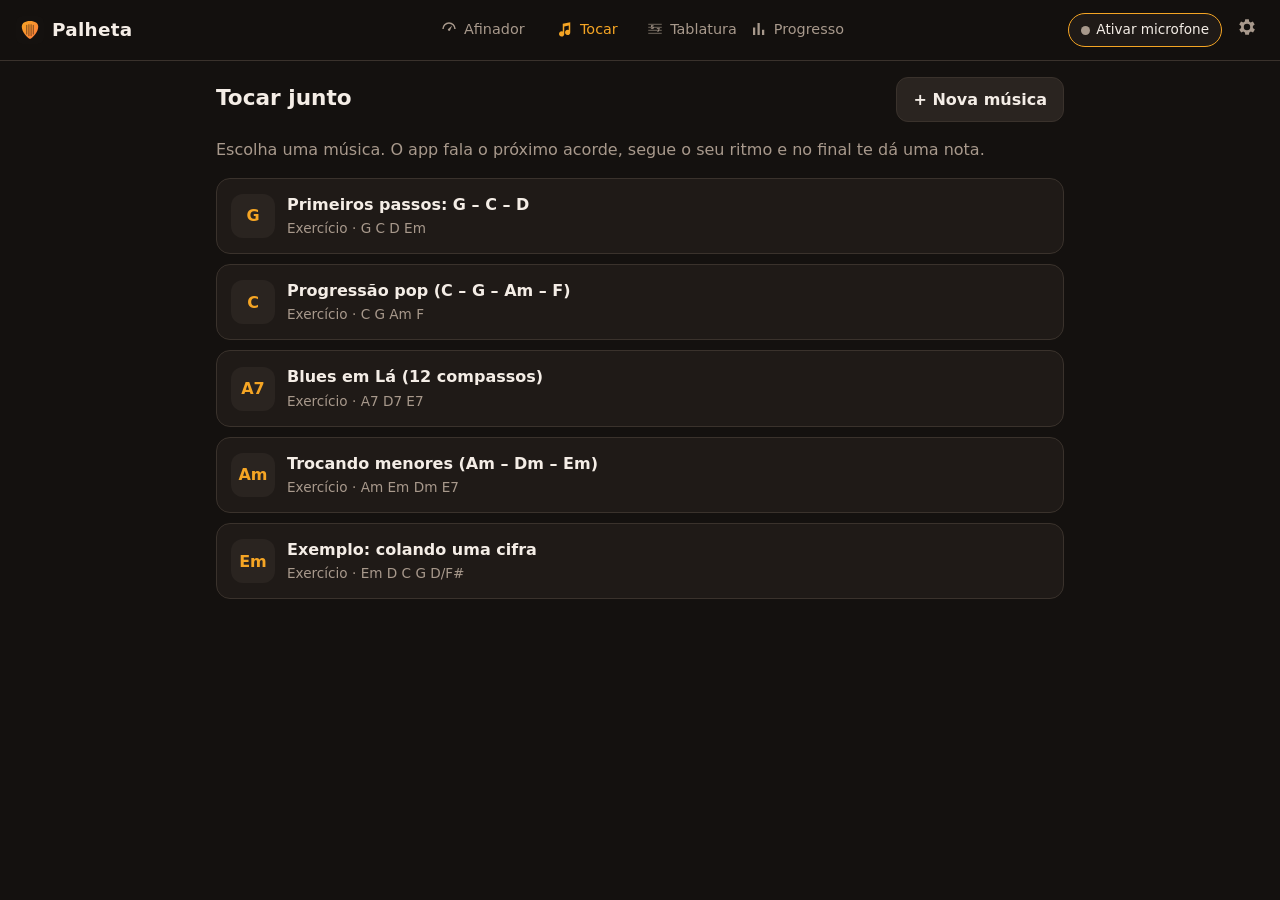
==== index.html @ 34cdf6a3 "Palheta: app de treino de guitarra (PWA) Afinador, acompanhamento de acordes que segue o ritmo do gu" ====
<!doctype html>
<html lang="pt-BR">
<head>
  <meta charset="utf-8" />
  <meta name="viewport" content="width=device-width, initial-scale=1, viewport-fit=cover" />
  <title>Palheta — treino de guitarra</title>
  <meta name="description" content="Afinador, acompanhamento de acordes no seu ritmo e treino de solos com tablatura." />
  <meta name="theme-color" content="#14110f" />
  <link rel="manifest" href="manifest.webmanifest" />
  <link rel="icon" href="icons/icon.svg" type="image/svg+xml" />
  <link rel="apple-touch-icon" href="icons/icon-192.png" />
  <meta name="apple-mobile-web-app-capable" content="yes" />
  <meta name="apple-mobile-web-app-status-bar-style" content="black-translucent" />
  <link rel="stylesheet" href="css/styles.css" />
</head>
<body>
  <header class="topbar">
    <div class="brand">
      <img src="icons/icon.svg" alt="" width="28" height="28" />
      <span>Palheta</span>
    </div>
    <div class="top-actions">
      <button id="btn-install" class="chip hidden" type="button">Instalar app</button>
      <button id="btn-mic" class="chip mic-off" type="button" aria-live="polite">
        <span class="mic-dot"></span><span class="mic-label">Microfone desligado</span>
      </button>
      <button id="btn-settings" class="icon-btn" type="button" aria-label="Ajustes">
        <svg viewBox="0 0 24 24" width="22" height="22"><path fill="currentColor" d="M19.4 13a7.5 7.5 0 0 0 0-2l2-1.6-2-3.4-2.4 1a7 7 0 0 0-1.7-1L15 3.5h-4l-.4 2.5a7 7 0 0 0-1.7 1l-2.4-1-2 3.4L6.6 11a7.5 7.5 0 0 0 0 2l-2 1.6 2 3.4 2.4-1a7 7 0 0 0 1.7 1l.4 2.5h4l.4-2.5a7 7 0 0 0 1.7-1l2.4 1 2-3.4zM13 15.5a3.5 3.5 0 1 1 0-7 3.5 3.5 0 0 1 0 7z" transform="translate(-1 0)"/></svg>
      </button>
    </div>
  </header>

  <main id="main">
    <!-- AFINADOR -->
    <section id="view-tuner" class="view" data-view="tuner">
      <div class="tuner card">
        <div class="tuner-note">
          <div id="tuner-letter" class="big-note">–</div>
          <div id="tuner-solfege" class="solfege">Toque uma corda</div>
        </div>
        <div class="meter" aria-hidden="true">
          <div class="meter-scale">
            <span>-50</span><span>-25</span><span class="zero">0</span><span>+25</span><span>+50</span>
          </div>
          <div class="meter-track"><div class="meter-center"></div><div id="tuner-needle" class="needle"></div></div>
        </div>
        <div class="tuner-readout">
          <span id="tuner-cents">— cents</span>
          <span id="tuner-freq">— Hz</span>
        </div>
        <div id="tuner-status" class="tuner-status">Aguardando som…</div>
      </div>

      <div class="card">
        <div class="row-between">
          <h3>Cordas</h3>
          <select id="tuning-select" aria-label="Afinação"></select>
        </div>
        <div id="strings" class="strings"></div>
        <p class="muted small">Toque em uma corda para ouvir a nota de referência.</p>
      </div>

      <div class="card">
        <h3>Detector de acordes</h3>
        <div class="detector">
          <div id="detector-chord" class="detector-chord">–</div>
          <div class="chroma" id="chroma-bars"></div>
        </div>
        <div class="level"><div id="level-bar"></div><div id="level-gate"></div></div>
        <p class="muted small">Use para testar se o app está ouvindo bem. Se a barra não passar da marca, aumente a sensibilidade nos ajustes.</p>
      </div>
    </section>

    <!-- TOCAR (ACORDES) -->
    <section id="view-play" class="view" data-view="play">
      <div id="play-list-panel">
        <div class="row-between">
          <h2>Tocar junto</h2>
          <button id="btn-new-song" class="btn" type="button">+ Nova música</button>
        </div>
        <p class="muted">Escolha uma música. O app fala o próximo acorde, segue o seu ritmo e no final te dá uma nota.</p>
        <div id="song-list" class="list"></div>
      </div>

      <div id="play-setup-panel" class="hidden">
        <button class="back" type="button" data-back="play">← Músicas</button>
        <div class="card">
          <h2 id="setup-title"></h2>
          <p id="setup-artist" class="muted"></p>
          <div id="setup-chords" class="chips"></div>
        </div>
        <div class="card form">
          <label>Modo
            <div class="seg" id="mode-seg">
              <button type="button" data-mode="follow" class="on">Seguir meu ritmo</button>
              <button type="button" data-mode="metronome">Metrônomo fixo</button>
            </div>
          </label>
          <p id="mode-help" class="muted small"></p>
          <label>Andamento inicial: <b><span id="bpm-val"></span> BPM</b>
            <input id="bpm-range" type="range" min="40" max="200" step="1" />
          </label>
          <label class="check"><input id="opt-countin" type="checkbox" checked /> Contagem antes de começar</label>
          <label class="check" id="opt-click-wrap"><input id="opt-click" type="checkbox" checked /> Clique do metrônomo durante a música</label>
          <label class="check"><input id="opt-voice" type="checkbox" /> Voz anunciando os acordes</label>
          <div class="actions">
            <button id="btn-edit-song" class="btn ghost" type="button">Editar</button>
            <button id="btn-start-song" class="btn primary big" type="button">▶ Começar</button>
          </div>
        </div>
      </div>

      <div id="play-session-panel" class="hidden">
        <div class="session-head">
          <div>
            <div id="sess-title" class="sess-title"></div>
            <div id="sess-sub" class="muted small"></div>
          </div>
          <div class="sess-stats">
            <div><span id="sess-bpm">–</span><small>BPM</small></div>
          </div>
        </div>
        <div class="stage card">
          <div id="sess-count" class="countin hidden"></div>
          <div class="now">
            <div class="now-label">Toque agora</div>
            <div id="sess-chord" class="now-chord">–</div>
            <div id="sess-chord-name" class="now-name"></div>
            <div class="beats" id="sess-beats"></div>
          </div>
          <div class="shape-wrap">
            <div id="sess-shape" class="shape"></div>
            <button id="btn-hear" class="chip" type="button">🔊 Ouvir</button>
          </div>
          <div class="next">
            <div class="now-label">Próximo</div>
            <div id="sess-next" class="next-chord">–</div>
          </div>
        </div>
        <div class="listen card">
          <div class="listen-row">
            <span class="muted">Ouvindo:</span>
            <b id="sess-detected">–</b>
            <span id="sess-match" class="match-dot"></span>
          </div>
          <div id="sess-hint" class="hint"></div>
        </div>
        <div id="timeline" class="timeline"></div>
        <div class="actions">
          <button id="btn-skip" class="btn ghost" type="button">Pular acorde</button>
          <button id="btn-stop" class="btn danger" type="button">■ Parar</button>
        </div>
      </div>

      <div id="play-results-panel" class="hidden"></div>
    </section>

    <!-- TABLATURA -->
    <section id="view-tab" class="view" data-view="tab">
      <div id="tab-list-panel">
        <div class="row-between">
          <h2>Tablatura / solos</h2>
          <button id="btn-new-tab" class="btn" type="button">+ Nova tablatura</button>
        </div>
        <p class="muted">Treine solos nota a nota. Cole uma tablatura em texto (e|---5---) e o app confere cada nota que você toca.</p>
        <div id="tab-list" class="list"></div>
      </div>

      <div id="tab-setup-panel" class="hidden">
        <button class="back" type="button" data-back="tab">← Tablaturas</button>
        <div class="card">
          <h2 id="tsetup-title"></h2>
          <p id="tsetup-info" class="muted"></p>
          <div id="tsetup-preview" class="tab-scroll"></div>
        </div>
        <div class="card form">
          <label>Modo
            <div class="seg" id="tmode-seg">
              <button type="button" data-mode="wait" class="on">Espera (no meu tempo)</button>
              <button type="button" data-mode="metronome">Com metrônomo</button>
            </div>
          </label>
          <p id="tmode-help" class="muted small"></p>
          <div id="tmetro-opts">
            <label>Andamento: <b><span id="tbpm-val"></span> BPM</b>
              <input id="tbpm-range" type="range" min="30" max="200" step="1" />
            </label>
            <label>Notas por tempo
              <select id="tperbeat">
                <option value="1">1 (semínimas)</option>
                <option value="2">2 (colcheias)</option>
                <option value="3">3 (tercinas)</option>
                <option value="4">4 (semicolcheias)</option>
              </select>
            </label>
          </div>
          <label class="check"><input id="topt-speak" type="checkbox" /> Falar cada nota (modo espera)</label>
          <div class="actions">
            <button id="btn-edit-tab" class="btn ghost" type="button">Editar</button>
            <button id="btn-start-tab" class="btn primary big" type="button">▶ Começar</button>
          </div>
        </div>
      </div>

      <div id="tab-session-panel" class="hidden">
        <div class="session-head">
          <div>
            <div id="tsess-title" class="sess-title"></div>
            <div id="tsess-sub" class="muted small"></div>
          </div>
          <div class="sess-stats"><div><span id="tsess-progress">0/0</span><small>notas</small></div></div>
        </div>
        <div class="card tab-now">
          <div>
            <div class="now-label">Toque agora</div>
            <div id="tsess-note" class="now-chord small-chord">–</div>
            <div id="tsess-where" class="now-name"></div>
          </div>
          <div>
            <div class="now-label">Ouvindo</div>
            <div id="tsess-detected" class="detected-note">–</div>
          </div>
        </div>
        <div id="tsess-hint" class="hint"></div>
        <div id="tsess-tab" class="tab-scroll live"></div>
        <div class="actions">
          <button id="btn-tstop" class="btn danger" type="button">■ Parar</button>
        </div>
      </div>

      <div id="tab-results-panel" class="hidden"></div>
    </section>

    <!-- PROGRESSO -->
    <section id="view-progress" class="view" data-view="progress">
      <div class="row-between">
        <h2>Seu progresso</h2>
        <button id="btn-clear-history" class="btn ghost small" type="button">Limpar</button>
      </div>
      <div id="progress-summary" class="stats-grid"></div>
      <div id="history-list" class="list"></div>
    </section>
  </main>

  <nav class="tabbar" aria-label="Navegação">
    <button data-nav="tuner" type="button">
      <svg viewBox="0 0 24 24"><path d="M12 3a9 9 0 0 0-9 9h2a7 7 0 0 1 14 0h2a9 9 0 0 0-9-9zm4.2 4.4-4.9 4.2a1.6 1.6 0 1 0 2.2 2.2z" fill="currentColor"/></svg>
      <span>Afinador</span>
    </button>
    <button data-nav="play" type="button">
      <svg viewBox="0 0 24 24"><path d="M19 3 9 5v10.3A3.5 3.5 0 1 0 11 18V8.6l6-1.2v5.9A3.5 3.5 0 1 0 19 16z" fill="currentColor"/></svg>
      <span>Tocar</span>
    </button>
    <button data-nav="tab" type="button">
      <svg viewBox="0 0 24 24"><path d="M3 5h18v1.5H3zm0 4h18v1.5H3zm0 4h18v1.5H3zm0 4h18v1.5H3z" fill="currentColor" opacity=".5"/><text x="6" y="12" font-size="7" font-weight="700" fill="currentColor">5</text><text x="14" y="16" font-size="7" font-weight="700" fill="currentColor">7</text></svg>
      <span>Tablatura</span>
    </button>
    <button data-nav="progress" type="button">
      <svg viewBox="0 0 24 24"><path d="M4 20V10h3v10zm6 0V4h3v16zm6 0v-7h3v7z" fill="currentColor"/></svg>
      <span>Progresso</span>
    </button>
  </nav>

  <!-- Editor de música / tablatura -->
  <dialog id="editor" class="sheet">
    <form method="dialog" id="editor-form">
      <div class="sheet-head">
        <h2 id="editor-title">Nova música</h2>
        <button type="button" class="icon-btn" data-close aria-label="Fechar">✕</button>
      </div>
      <label>Título <input name="title" required maxlength="80" /></label>
      <label>Artista <input name="artist" maxlength="80" /></label>
      <div class="two">
        <label>BPM <input name="bpm" type="number" min="30" max="240" value="80" /></label>
        <label id="ed-bpb-wrap">Tempos por compasso <input name="beatsPerBar" type="number" min="2" max="12" value="4" /></label>
        <label id="ed-perbeat-wrap" class="hidden">Notas por tempo <input name="perBeat" type="number" min="1" max="4" value="2" /></label>
      </div>
      <label><span id="ed-text-label">Acordes / cifra</span>
        <textarea name="text" rows="10" spellcheck="false"></textarea>
      </label>
      <details class="help" id="ed-help-chords">
        <summary>Como escrever</summary>
        <ul>
          <li><b>Cole a cifra inteira</b> (ex.: do Cifra Club). As linhas com letra são ignoradas, cada acorde vira 1 compasso.</li>
          <li><code>| G . C . | D |</code> — compassos; cada <code>.</code> estende o acorde anterior.</li>
          <li><code>G:2 C:2 D:4</code> — duração em tempos.</li>
          <li><code>[Refrão]</code> ou <code>Intro:</code> — nome da parte. <code>(2x)</code> no fim repete a linha.</li>
        </ul>
      </details>
      <details class="help hidden" id="ed-help-tab">
        <summary>Como escrever</summary>
        <ul>
          <li>Cole a tablatura em texto com 6 linhas por bloco (corda 1 em cima).</li>
          <li>O espaçamento entre os números define a duração relativa das notas.</li>
          <li>Técnicas (h, p, b, /, ~) são aceitas, mas o app confere só a altura de cada nota.</li>
        </ul>
      </details>
      <div id="editor-preview" class="preview"></div>
      <div class="actions">
        <button type="button" id="editor-delete" class="btn danger ghost">Excluir</button>
        <button type="submit" class="btn primary">Salvar</button>
      </div>
    </form>
  </dialog>

  <!-- Ajustes -->
  <dialog id="settings" class="sheet">
    <form method="dialog" id="settings-form">
      <div class="sheet-head">
        <h2>Ajustes</h2>
        <button type="button" class="icon-btn" data-close aria-label="Fechar">✕</button>
      </div>
      <label>Sensibilidade do microfone: <b id="sens-val"></b>
        <input name="sensitivity" type="range" min="1" max="10" step="1" />
      </label>
      <p class="muted small">Ambiente barulhento → diminua. Violão baixinho ou celular longe → aumente.</p>
      <label class="check"><input name="voice" type="checkbox" /> Voz anunciando acordes e notas</label>
      <label>Quando anunciar
        <select name="announce">
          <option value="before">Um tempo antes da troca</option>
          <option value="now">Na hora da troca ("Agora Ré")</option>
        </select>
      </label>
      <label>Velocidade da voz <input name="voiceRate" type="range" min="0.8" max="1.6" step="0.1" /></label>
      <label>Volume do metrônomo <input name="metronomeVolume" type="range" min="0" max="1" step="0.05" /></label>
      <button type="button" id="btn-test-voice" class="btn ghost">Testar voz</button>
      <hr style="border:0;border-top:1px solid var(--line);margin:16px 0" />
      <label>Atraso do áudio: <b id="lat-val"></b> ms
        <input name="latencyMs" type="range" min="0" max="300" step="5" />
      </label>
      <button type="button" id="btn-calibrate" class="btn ghost">Calibrar automaticamente</button>
      <p class="muted small">Compensa o atraso entre o som e o app nos modos com metrônomo. Para calibrar: sem fone, volume alto e silêncio — o app toca 8 cliques e mede.</p>
      <p class="muted small">Dica: com fone de ouvido o app escuta melhor a guitarra (a voz e o clique não vazam no microfone).</p>
    </form>
  </dialog>

  <div id="toast" class="toast" role="status"></div>

  <script type="module" src="js/main.js"></script>
</body>
</html>
---- css/styles.css ----
:root {
  --bg: #14110f;
  --surface: #1f1a17;
  --surface-2: #2a2420;
  --line: #3a322c;
  --text: #f4ede6;
  --muted: #a8998c;
  --accent: #f5a524;
  --accent-2: #ff7a3d;
  --good: #4ade80;
  --bad: #f87171;
  --warn: #facc15;
  --radius: 16px;
  --tabbar-h: 64px;
  --safe-b: env(safe-area-inset-bottom, 0px);
  color-scheme: dark;
}

* { box-sizing: border-box; }
html, body { margin: 0; height: 100%; }
body {
  background: var(--bg);
  color: var(--text);
  font: 16px/1.45 system-ui, -apple-system, "Segoe UI", Roboto, "Helvetica Neue", Arial, sans-serif;
  -webkit-font-smoothing: antialiased;
  overscroll-behavior: none;
}
h2 { font-size: 1.35rem; margin: 0 0 .25rem; }
h3 { font-size: 1.05rem; margin: 0 0 .5rem; }
button, input, select, textarea { font: inherit; color: inherit; }
.hidden { display: none !important; }
.muted { color: var(--muted); }
.small { font-size: .85rem; }
code { background: var(--surface-2); padding: 1px 5px; border-radius: 6px; font-size: .9em; }

/* ---------- Top bar ---------- */
.topbar {
  position: sticky; top: 0; z-index: 10;
  display: flex; align-items: center; justify-content: space-between;
  padding: calc(10px + env(safe-area-inset-top, 0px)) 16px 10px;
  background: rgba(20, 17, 15, .92);
  backdrop-filter: blur(8px);
  border-bottom: 1px solid var(--line);
}
.brand { display: flex; align-items: center; gap: 8px; font-weight: 800; font-size: 1.15rem; letter-spacing: .3px; }
.top-actions { display: flex; align-items: center; gap: 8px; }
.chip {
  display: inline-flex; align-items: center; gap: 6px;
  border: 1px solid var(--line); background: var(--surface);
  padding: 6px 12px; border-radius: 999px; font-size: .85rem; cursor: pointer;
}
.chip:hover { border-color: var(--accent); }
.mic-dot { width: 9px; height: 9px; border-radius: 50%; background: var(--muted); }
.mic-on .mic-dot { background: var(--good); box-shadow: 0 0 8px var(--good); }
.mic-off { border-color: var(--accent); }
.icon-btn { background: none; border: 0; padding: 6px; cursor: pointer; color: var(--muted); border-radius: 10px; }
.icon-btn:hover { color: var(--text); background: var(--surface); }

/* ---------- Layout ---------- */
main {
  max-width: 880px; margin: 0 auto;
  padding: 16px 16px calc(var(--tabbar-h) + var(--safe-b) + 24px);
}
.view { display: none; animation: fade .2s ease; }
.view.active { display: block; }
@keyframes fade { from { opacity: 0; transform: translateY(4px); } to { opacity: 1; transform: none; } }

.card {
  background: var(--surface); border: 1px solid var(--line);
  border-radius: var(--radius); padding: 16px; margin-bottom: 14px;
}
.row-between { display: flex; align-items: center; justify-content: space-between; gap: 12px; flex-wrap: wrap; margin-bottom: 8px; }
.actions { display: flex; gap: 10px; justify-content: flex-end; flex-wrap: wrap; margin-top: 12px; }

.btn {
  border: 1px solid var(--line); background: var(--surface-2);
  padding: 10px 16px; border-radius: 12px; cursor: pointer; font-weight: 600;
}
.btn:hover { border-color: var(--accent); }
.btn.primary { background: linear-gradient(135deg, var(--accent), var(--accent-2)); color: #1b1108; border: 0; }
.btn.big { padding: 14px 26px; font-size: 1.05rem; }
.btn.ghost { background: transparent; }
.btn.danger { border-color: #7f2d2d; color: #fca5a5; }
.btn.danger:not(.ghost) { background: #3b1818; }
.btn.small { padding: 6px 12px; font-size: .85rem; }
.back { background: none; border: 0; color: var(--accent); cursor: pointer; padding: 4px 0 12px; font-weight: 600; }

/* ---------- Tab bar ---------- */
.tabbar {
  position: fixed; left: 0; right: 0; bottom: 0; z-index: 20;
  display: grid; grid-template-columns: repeat(4, 1fr);
  height: calc(var(--tabbar-h) + var(--safe-b)); padding-bottom: var(--safe-b);
  background: rgba(24, 20, 17, .97); border-top: 1px solid var(--line);
}
.tabbar button {
  background: none; border: 0; color: var(--muted); cursor: pointer;
  display: flex; flex-direction: column; align-items: center; justify-content: center; gap: 2px; font-size: .75rem;
}
.tabbar svg { width: 24px; height: 24px; }
.tabbar button.active { color: var(--accent); }

@media (min-width: 900px) {
  .tabbar { top: 0; bottom: auto; left: 50%; right: auto; transform: translateX(-50%);
    width: 420px; height: 58px; padding: 0; background: transparent; border: 0; z-index: 11; }
  .tabbar button { flex-direction: row; gap: 6px; font-size: .9rem; }
  .tabbar svg { width: 18px; height: 18px; }
  main { padding-bottom: 40px; }
}

/* ---------- Tuner ---------- */
.tuner { text-align: center; padding: 24px 16px; }
.big-note { font-size: clamp(4rem, 18vw, 7rem); font-weight: 800; line-height: 1; letter-spacing: -2px; }
.big-note sub { font-size: .35em; font-weight: 600; color: var(--muted); letter-spacing: 0; }
.solfege { color: var(--muted); font-size: 1.1rem; margin-top: 4px; min-height: 1.5em; }
.meter { margin: 22px auto 6px; max-width: 520px; }
.meter-scale { display: flex; justify-content: space-between; font-size: .75rem; color: var(--muted); padding: 0 2px 4px; }
.meter-scale .zero { color: var(--good); font-weight: 700; }
.meter-track {
  position: relative; height: 14px; border-radius: 999px;
  background: linear-gradient(90deg, var(--bad), var(--warn) 35%, var(--good) 48%, var(--good) 52%, var(--warn) 65%, var(--bad));
  opacity: .9;
}
.meter-center { position: absolute; left: 50%; top: -6px; bottom: -6px; width: 2px; background: var(--text); transform: translateX(-1px); }
.needle {
  position: absolute; top: -9px; left: 50%; width: 6px; height: 32px; margin-left: -3px;
  background: var(--text); border-radius: 3px; box-shadow: 0 0 10px rgba(0, 0, 0, .6);
  transition: left .08s linear;
}
.needle.in-tune { background: var(--good); box-shadow: 0 0 14px var(--good); }
.tuner-readout { display: flex; justify-content: center; gap: 24px; color: var(--muted); font-variant-numeric: tabular-nums; margin-top: 10px; }
.tuner-status { margin-top: 10px; font-weight: 700; min-height: 1.5em; }
.tuner-status.good { color: var(--good); }
.tuner-status.low, .tuner-status.high { color: var(--warn); }

select, input:not([type]), input[type=number], input[type=text], textarea {
  background: var(--surface-2); border: 1px solid var(--line); border-radius: 10px; padding: 8px 10px; width: 100%;
}
select { width: auto; }
textarea { font-family: ui-monospace, "Cascadia Mono", Consolas, monospace; font-size: .9rem; resize: vertical; }
input[type=range] { width: 100%; accent-color: var(--accent); }
input[type=checkbox] { accent-color: var(--accent); width: 18px; height: 18px; }

.strings { display: grid; grid-template-columns: repeat(6, 1fr); gap: 8px; margin: 8px 0; }
.string-btn {
  background: var(--surface-2); border: 2px solid var(--line); border-radius: 12px; padding: 10px 0;
  cursor: pointer; display: flex; flex-direction: column; align-items: center;
}
.string-btn b { font-size: 1.25rem; }
.string-btn small { color: var(--muted); font-size: .7rem; }
.string-btn.target { border-color: var(--accent); }
.string-btn.tuned { border-color: var(--good); background: rgba(74, 222, 128, .1); }

.detector { display: flex; align-items: center; gap: 16px; }
.detector-chord { font-size: 2.4rem; font-weight: 800; min-width: 3.5em; text-align: center; }
.chroma { flex: 1; display: grid; grid-template-columns: repeat(12, 1fr); gap: 3px; align-items: end; height: 70px; }
.chroma div { background: var(--accent); border-radius: 3px 3px 0 0; min-height: 2px; position: relative; }
.chroma div span { position: absolute; bottom: -18px; left: 0; right: 0; text-align: center; font-size: .6rem; color: var(--muted); }
.level { position: relative; height: 8px; background: var(--surface-2); border-radius: 999px; margin: 28px 0 8px; overflow: hidden; }
#level-bar { height: 100%; width: 0; background: var(--good); transition: width .05s linear; }
#level-gate { position: absolute; top: 0; bottom: 0; width: 2px; background: var(--warn); }

/* ---------- Lists ---------- */
.list { display: grid; gap: 10px; }
.item {
  display: flex; align-items: center; gap: 12px; text-align: left; width: 100%;
  background: var(--surface); border: 1px solid var(--line); border-radius: 14px; padding: 14px; cursor: pointer;
}
.item:hover { border-color: var(--accent); }
.item .icon {
  width: 44px; height: 44px; flex: none; display: grid; place-items: center; border-radius: 12px;
  background: var(--surface-2); color: var(--accent); font-weight: 800;
}
.item .meta { flex: 1; min-width: 0; }
.item .meta b { display: block; white-space: nowrap; overflow: hidden; text-overflow: ellipsis; }
.item .meta span { color: var(--muted); font-size: .85rem; }
.badge { font-size: .8rem; font-weight: 700; padding: 3px 8px; border-radius: 999px; background: var(--surface-2); color: var(--muted); white-space: nowrap; }
.badge.good { color: var(--good); }
.badge.mid { color: var(--warn); }
.badge.bad { color: var(--bad); }

.chips { display: flex; flex-wrap: wrap; gap: 6px; margin-top: 8px; }
.chips span { background: var(--surface-2); border: 1px solid var(--line); border-radius: 8px; padding: 2px 8px; font-weight: 700; font-size: .9rem; }
.chips small { color: var(--muted); font-weight: 400; }
.chips .sec { background: none; border: 0; color: var(--accent); font-size: .75rem; text-transform: uppercase; letter-spacing: .5px; width: 100%; padding: 6px 0 0; }

.form label { display: block; margin-bottom: 12px; font-weight: 600; }
.form label.check, .sheet label.check { display: flex; align-items: center; gap: 10px; font-weight: 500; }
.seg { display: flex; background: var(--surface-2); border-radius: 12px; padding: 4px; margin-top: 6px; }
.seg button { flex: 1; background: none; border: 0; padding: 9px 6px; border-radius: 9px; cursor: pointer; color: var(--muted); font-weight: 600; }
.seg button.on { background: var(--accent); color: #1b1108; }

/* ---------- Session ---------- */
.session-head { display: flex; justify-content: space-between; align-items: center; margin-bottom: 12px; gap: 12px; }
.sess-title { font-weight: 800; font-size: 1.1rem; }
.sess-stats { display: flex; gap: 16px; text-align: center; }
.sess-stats span { display: block; font-size: 1.6rem; font-weight: 800; font-variant-numeric: tabular-nums; }
.sess-stats small { color: var(--muted); font-size: .75rem; }

.stage { position: relative; display: grid; grid-template-columns: 1.3fr 1fr .8fr; align-items: center; gap: 12px; min-height: 230px; }
.now-label { color: var(--muted); font-size: .8rem; text-transform: uppercase; letter-spacing: 1px; }
.now-chord { font-size: clamp(3.5rem, 14vw, 6.5rem); font-weight: 900; line-height: 1.05; color: var(--accent); transition: color .15s; }
.now-chord.ok { color: var(--good); }
.now-chord.small-chord { font-size: clamp(2.6rem, 10vw, 4rem); }
.now-name { color: var(--muted); font-size: 1.05rem; }
.next-chord { font-size: 2.2rem; font-weight: 800; color: var(--text); opacity: .75; }
.shape-wrap { display: flex; flex-direction: column; align-items: center; gap: 6px; }
.shape { min-height: 120px; display: grid; place-items: center; }
.chord-svg .str, .chord-svg .fret { stroke: var(--muted); stroke-width: 1; }
.chord-svg .nut { fill: var(--text); }
.chord-svg .dot { fill: var(--accent); }
.chord-svg .open { fill: none; stroke: var(--text); stroke-width: 1.3; }
.chord-svg .mark { fill: var(--muted); font-size: 11px; }
.chord-svg .fret-label { fill: var(--muted); font-size: 9px; }
.no-shape { color: var(--muted); font-size: .85rem; }

.beats { display: flex; gap: 6px; margin-top: 10px; flex-wrap: wrap; }
.beats i { width: 14px; height: 14px; border-radius: 50%; background: var(--surface-2); border: 1px solid var(--line); }
.beats i.on { background: var(--accent); border-color: var(--accent); }
.beats i.past { background: rgba(245, 165, 36, .35); }

.countin {
  position: absolute; inset: 0; display: grid; place-items: center; z-index: 2;
  background: rgba(20, 17, 15, .88); border-radius: var(--radius);
  font-size: 5rem; font-weight: 900; color: var(--accent);
}
.countin small { display: block; font-size: 1.1rem; color: var(--muted); font-weight: 500; text-align: center; }

.listen-row { display: flex; align-items: center; gap: 10px; font-size: 1.1rem; }
.match-dot { width: 12px; height: 12px; border-radius: 50%; background: var(--surface-2); }
.match-dot.ok { background: var(--good); box-shadow: 0 0 10px var(--good); }
.match-dot.no { background: var(--bad); }
.hint { color: var(--warn); min-height: 1.4em; margin-top: 6px; font-weight: 600; }

.timeline { display: flex; gap: 4px; overflow-x: auto; padding: 4px 2px 10px; scroll-behavior: smooth; scrollbar-width: thin; }
.timeline .seg-block {
  flex: none; min-width: 44px; padding: 8px 6px; border-radius: 10px; text-align: center;
  background: var(--surface); border: 1px solid var(--line); font-weight: 700; font-size: .9rem;
}
.timeline .seg-block small { display: block; color: var(--muted); font-weight: 400; font-size: .7rem; }
.timeline .seg-block.cur { border-color: var(--accent); background: rgba(245, 165, 36, .15); }
.timeline .seg-block.done-good { border-color: rgba(74, 222, 128, .5); }
.timeline .seg-block.done-bad { border-color: rgba(248, 113, 113, .5); }

@media (max-width: 640px) {
  .stage { grid-template-columns: 1fr 1fr; }
  .stage .now { grid-column: 1 / -1; text-align: center; }
  .stage .beats { justify-content: center; }
}

/* ---------- Tab ---------- */
.tab-scroll { overflow-x: auto; background: var(--surface); border: 1px solid var(--line); border-radius: var(--radius); padding: 10px 0; margin: 10px 0; }
.tab-svg text { font: 700 13px ui-monospace, Consolas, monospace; fill: var(--text); }
.tab-svg .tline { stroke: var(--line); stroke-width: 1.2; }
.tab-svg .slabel { fill: var(--muted); font-weight: 600; }
.tab-svg .nbg { fill: var(--surface); }
.tab-svg .n-cur .nbg { fill: var(--accent); }
.tab-svg .n-cur text { fill: #1b1108; }
.tab-svg .n-ok text { fill: var(--good); }
.tab-svg .n-bad text { fill: var(--bad); }
.tab-svg .cursor { stroke: var(--accent); stroke-width: 2; opacity: .6; }
.tab-now { display: grid; grid-template-columns: 1fr auto; align-items: center; gap: 12px; }
.detected-note { font-size: 2rem; font-weight: 800; text-align: right; font-variant-numeric: tabular-nums; }
.detected-note.ok { color: var(--good); }
.detected-note.no { color: var(--bad); }

/* ---------- Results ---------- */
.results { text-align: center; }
.score-ring { position: relative; width: 170px; height: 170px; margin: 8px auto 4px; }
.score-ring svg { transform: rotate(-90deg); }
.score-ring .val { position: absolute; inset: 0; display: grid; place-items: center; font-size: 3rem; font-weight: 900; }
.score-ring .val small { display: block; font-size: .9rem; color: var(--muted); font-weight: 500; margin-top: -10px; }
.grade { font-size: 1.3rem; font-weight: 800; margin-bottom: 10px; }
.metric { text-align: left; margin: 12px 0; }
.metric .row-between { margin: 0 0 4px; }
.bar { height: 10px; background: var(--surface-2); border-radius: 999px; overflow: hidden; }
.bar div { height: 100%; border-radius: 999px; background: var(--accent); }
.bar div.good { background: var(--good); }
.bar div.bad { background: var(--bad); }
.tips { text-align: left; padding-left: 20px; }
.tips li { margin-bottom: 6px; }
.extra-stats { display: flex; justify-content: center; gap: 22px; flex-wrap: wrap; color: var(--muted); margin: 6px 0 2px; }
.extra-stats b { color: var(--text); }
table.detail { width: 100%; border-collapse: collapse; font-size: .9rem; }
table.detail th, table.detail td { padding: 6px 4px; border-bottom: 1px solid var(--line); text-align: left; }
table.detail th { color: var(--muted); font-weight: 600; }

.stats-grid { display: grid; grid-template-columns: repeat(auto-fit, minmax(140px, 1fr)); gap: 10px; margin-bottom: 14px; }
.stat { background: var(--surface); border: 1px solid var(--line); border-radius: 14px; padding: 12px; }
.stat b { display: block; font-size: 1.6rem; }
.stat span { color: var(--muted); font-size: .8rem; }

/* ---------- Dialogs ---------- */
dialog.sheet {
  width: min(640px, 100vw); max-height: 92vh; margin: auto; padding: 0;
  background: var(--surface); color: var(--text); border: 1px solid var(--line); border-radius: 18px;
}
dialog.sheet::backdrop { background: rgba(0, 0, 0, .6); }
dialog.sheet form { padding: 16px 18px 18px; }
dialog.sheet label { display: block; margin-bottom: 12px; font-weight: 600; }
.sheet-head { display: flex; justify-content: space-between; align-items: center; margin-bottom: 12px; }
.two { display: flex; gap: 12px; }
.two label { flex: 1; }
.help { background: var(--surface-2); border-radius: 10px; padding: 8px 12px; margin-bottom: 10px; font-size: .9rem; }
.help summary { cursor: pointer; font-weight: 600; }
.help ul { margin: 8px 0 4px; padding-left: 18px; }
.preview { font-size: .9rem; }
.preview .err { color: var(--bad); }
@media (max-width: 640px) {
  dialog.sheet { width: 100vw; max-width: 100vw; max-height: 94vh; margin: auto 0 0; border-radius: 18px 18px 0 0; }
}

/* ---------- Mic gate / toast ---------- */
.mic-gate { text-align: center; padding: 28px 18px; }
.mic-gate p { color: var(--muted); }
.toast {
  position: fixed; left: 50%; bottom: calc(var(--tabbar-h) + var(--safe-b) + 16px); transform: translateX(-50%) translateY(20px);
  background: var(--surface-2); border: 1px solid var(--line); padding: 10px 16px; border-radius: 12px; z-index: 50;
  opacity: 0; pointer-events: none; transition: all .2s; max-width: calc(100vw - 32px);
}
.toast.show { opacity: 1; transform: translateX(-50%); }
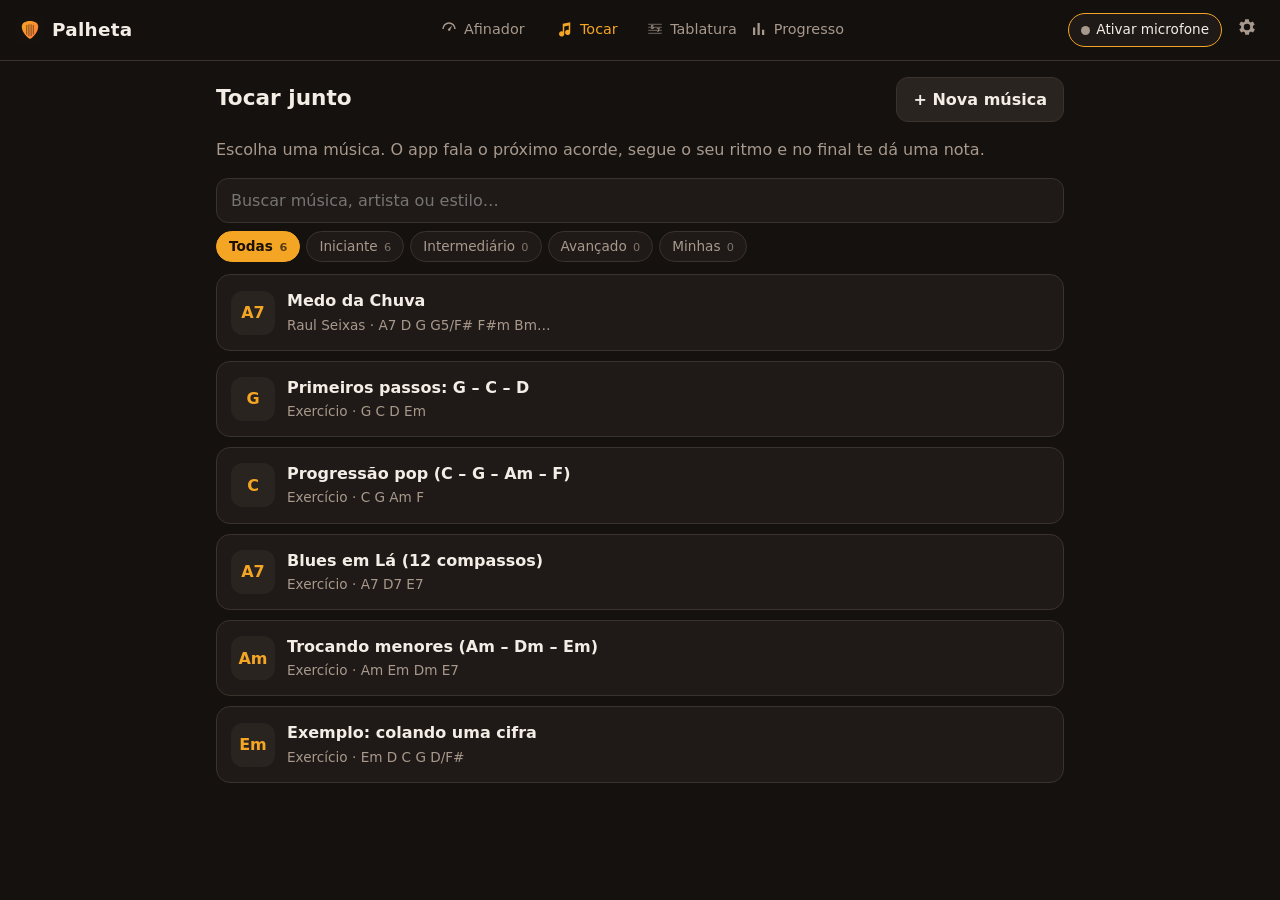
==== commit f545d395: "Catálogo de músicas, gravar durações tocando, busca/filtros e validação - Catálogo: músicas e tablat" ====
--- a/index.html
+++ b/index.html
@@ -79,6 +79,10 @@
           <button id="btn-new-song" class="btn" type="button">+ Nova música</button>
         </div>
         <p class="muted">Escolha uma música. O app fala o próximo acorde, segue o seu ritmo e no final te dá uma nota.</p>
+        <div class="filters" id="song-filters">
+          <input type="search" class="search" placeholder="Buscar música, artista ou estilo…" aria-label="Buscar músicas" />
+          <div class="filter-chips"></div>
+        </div>
         <div id="song-list" class="list"></div>
       </div>
 
@@ -87,7 +91,13 @@
         <div class="card">
           <h2 id="setup-title"></h2>
           <p id="setup-artist" class="muted"></p>
+          <div id="setup-meta" class="meta-tags"></div>
+          <div id="setup-recording" class="note hidden"></div>
           <div id="setup-chords" class="chips"></div>
+          <div class="actions left">
+            <button id="btn-record-song" class="btn ghost small" type="button">⏺ Gravar durações</button>
+            <button id="btn-copy-song" class="btn ghost small" type="button">⧉ Copiar como texto</button>
+          </div>
         </div>
         <div class="card form">
           <label>Modo
@@ -163,6 +173,10 @@
           <button id="btn-new-tab" class="btn" type="button">+ Nova tablatura</button>
         </div>
         <p class="muted">Treine solos nota a nota. Cole uma tablatura em texto (e|---5---) e o app confere cada nota que você toca.</p>
+        <div class="filters" id="tab-filters">
+          <input type="search" class="search" placeholder="Buscar tablatura…" aria-label="Buscar tablaturas" />
+          <div class="filter-chips"></div>
+        </div>
         <div id="tab-list" class="list"></div>
       </div>
 
@@ -171,6 +185,7 @@
         <div class="card">
           <h2 id="tsetup-title"></h2>
           <p id="tsetup-info" class="muted"></p>
+          <div id="tsetup-meta" class="meta-tags"></div>
           <div id="tsetup-preview" class="tab-scroll"></div>
         </div>
         <div class="card form">
@@ -196,6 +211,7 @@
           </div>
           <label class="check"><input id="topt-speak" type="checkbox" /> Falar cada nota (modo espera)</label>
           <div class="actions">
+            <button id="btn-copy-tab" class="btn ghost" type="button">⧉ Copiar</button>
             <button id="btn-edit-tab" class="btn ghost" type="button">Editar</button>
             <button id="btn-start-tab" class="btn primary big" type="button">▶ Começar</button>
           </div>
@@ -275,6 +291,18 @@
         <label id="ed-bpb-wrap">Tempos por compasso <input name="beatsPerBar" type="number" min="2" max="12" value="4" /></label>
         <label id="ed-perbeat-wrap" class="hidden">Notas por tempo <input name="perBeat" type="number" min="1" max="4" value="2" /></label>
       </div>
+      <div class="two">
+        <label id="ed-key-wrap">Tom <input name="key" maxlength="6" placeholder="ex.: D" /></label>
+        <label id="ed-capo-wrap">Capotraste <input name="capo" type="number" min="0" max="12" value="0" /></label>
+        <label>Nível
+          <select name="level">
+            <option value="iniciante">Iniciante</option>
+            <option value="intermediario">Intermediário</option>
+            <option value="avancado">Avançado</option>
+          </select>
+        </label>
+      </div>
+      <label>Estilos / tags <input name="tags" maxlength="120" placeholder="rock, nacional, anos 70" /></label>
       <label><span id="ed-text-label">Acordes / cifra</span>
         <textarea name="text" rows="10" spellcheck="false"></textarea>
       </label>
@@ -285,6 +313,8 @@
           <li><code>| G . C . | D |</code> — compassos; cada <code>.</code> estende o acorde anterior.</li>
           <li><code>G:2 C:2 D:4</code> — duração em tempos.</li>
           <li><code>[Refrão]</code> ou <code>Intro:</code> — nome da parte. <code>(2x)</code> no fim repete a linha.</li>
+          <li><code>Estrutura: Intro, A, Refrão, B, Refrão</code> — escreva cada parte uma vez e diga a ordem.</li>
+          <li>Não sabe quanto dura cada acorde? Salve e use <b>Gravar durações</b> tocando com o metrônomo.</li>
         </ul>
       </details>
       <details class="help hidden" id="ed-help-tab">
--- a/css/styles.css
+++ b/css/styles.css
@@ -309,6 +309,34 @@
   dialog.sheet { width: 100vw; max-width: 100vw; max-height: 94vh; margin: auto 0 0; border-radius: 18px 18px 0 0; }
 }
 
+/* ---------- Busca e filtros ---------- */
+.filters { margin: 4px 0 12px; display: grid; gap: 8px; }
+.filters .search {
+  width: 100%; background: var(--surface); border: 1px solid var(--line); border-radius: 12px; padding: 10px 14px;
+}
+.filters .search:focus { outline: none; border-color: var(--accent); }
+.filter-chips { display: flex; gap: 6px; flex-wrap: wrap; }
+.filter-chips button {
+  border: 1px solid var(--line); background: var(--surface); color: var(--muted);
+  border-radius: 999px; padding: 5px 12px; font-size: .85rem; cursor: pointer;
+}
+.filter-chips button.on { background: var(--accent); color: #1b1108; border-color: var(--accent); font-weight: 700; }
+.filter-chips button small { opacity: .7; margin-left: 2px; }
+.empty { color: var(--muted); text-align: center; padding: 24px 8px; }
+
+.meta-tags { display: flex; flex-wrap: wrap; gap: 6px; margin: 6px 0 4px; }
+.meta-tags span { font-size: .8rem; border-radius: 999px; padding: 2px 10px; background: var(--surface-2); color: var(--muted); }
+.meta-tags span.lv-iniciante { color: var(--good); }
+.meta-tags span.lv-intermediario { color: var(--warn); }
+.meta-tags span.lv-avancado { color: var(--bad); }
+.item .tag-src { font-size: .7rem; text-transform: uppercase; letter-spacing: .5px; color: var(--accent); margin-left: 6px; }
+.note { background: rgba(245, 165, 36, .1); border: 1px solid rgba(245, 165, 36, .35); border-radius: 10px; padding: 8px 12px; margin: 8px 0; font-size: .9rem; }
+.note button { margin-left: 6px; }
+.actions.left { justify-content: flex-start; }
+.recording-badge { color: var(--bad); font-weight: 800; animation: blink 1s steps(2) infinite; }
+@keyframes blink { 50% { opacity: .35; } }
+table.detail td.changed { color: var(--accent); font-weight: 700; }
+
 /* ---------- Mic gate / toast ---------- */
 .mic-gate { text-align: center; padding: 28px 18px; }
 .mic-gate p { color: var(--muted); }
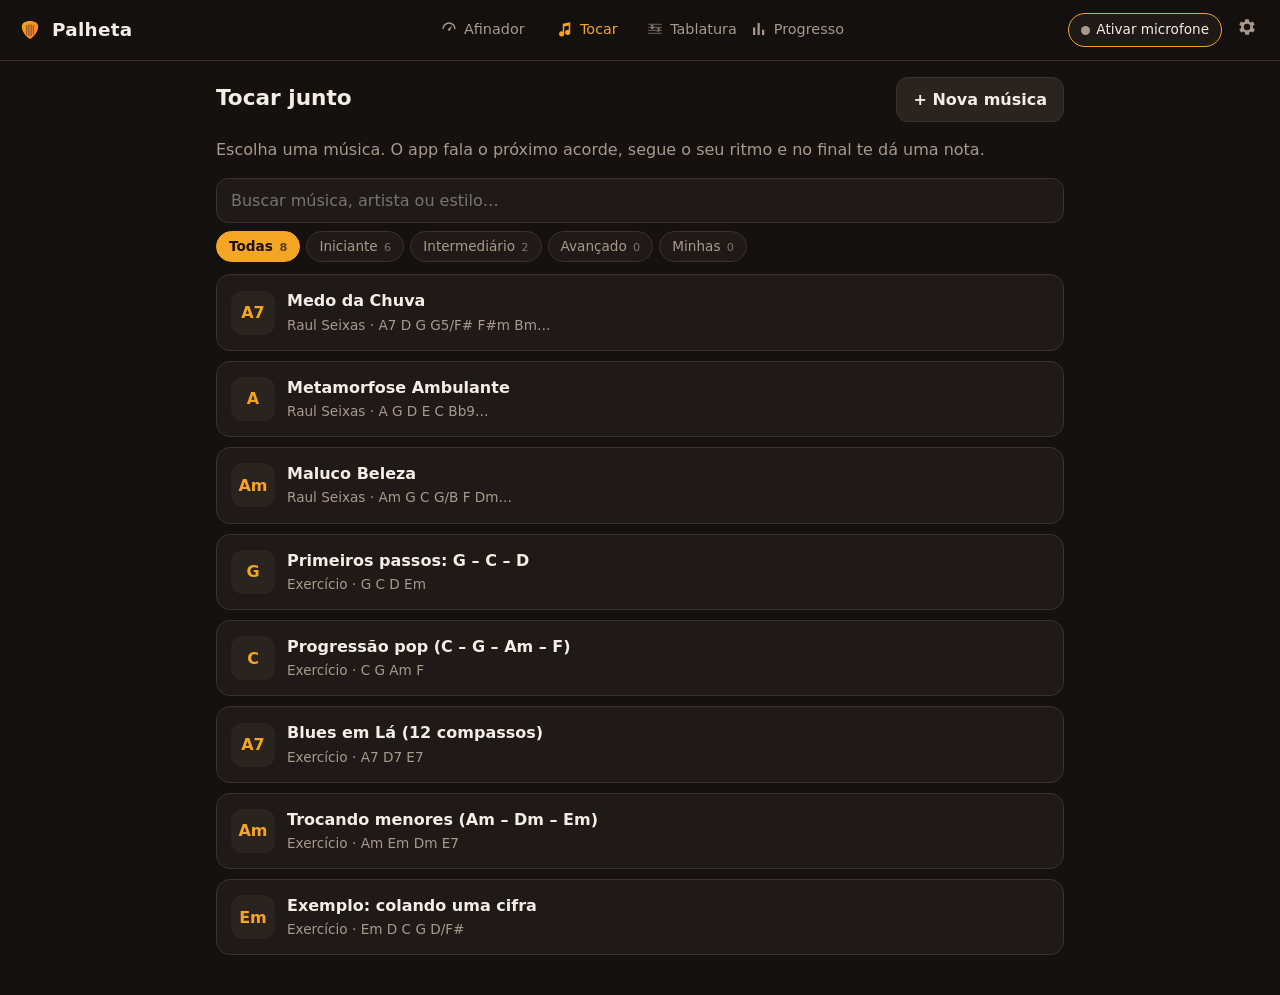
==== commit a37686f2: "Letra sincronizada (só no aparelho) e detecção tolerante a quem canta - "Adicionar letra": cola a ci" ====
--- a/index.html
+++ b/index.html
@@ -93,8 +93,10 @@
           <p id="setup-artist" class="muted"></p>
           <div id="setup-meta" class="meta-tags"></div>
           <div id="setup-recording" class="note hidden"></div>
+          <div id="setup-lyrics" class="note hidden"></div>
           <div id="setup-chords" class="chips"></div>
           <div class="actions left">
+            <button id="btn-lyrics-song" class="btn ghost small" type="button">📝 Adicionar letra</button>
             <button id="btn-record-song" class="btn ghost small" type="button">⏺ Gravar durações</button>
             <button id="btn-copy-song" class="btn ghost small" type="button">⧉ Copiar como texto</button>
           </div>
@@ -147,6 +149,7 @@
             <div id="sess-next" class="next-chord">–</div>
           </div>
         </div>
+        <div id="lyrics-view" class="card lyrics-view hidden" aria-live="off"></div>
         <div class="listen card">
           <div class="listen-row">
             <span class="muted">Ouvindo:</span>
@@ -333,6 +336,24 @@
     </form>
   </dialog>
 
+  <!-- Letra -->
+  <dialog id="lyrics-dialog" class="sheet">
+    <form method="dialog" id="lyrics-form">
+      <div class="sheet-head">
+        <h2>Letra: <span id="lyrics-song"></span></h2>
+        <button type="button" class="icon-btn" data-close aria-label="Fechar">✕</button>
+      </div>
+      <p class="muted small">Abra a cifra no site (ex.: Cifra Club), selecione tudo, copie (Ctrl+C) e cole aqui (Ctrl+V). O app acha sozinho em que palavra cada acorde entra.</p>
+      <p class="muted small">🔒 A letra fica salva <b>só neste aparelho</b>.</p>
+      <label><textarea name="text" rows="12" spellcheck="false" placeholder="Cole a cifra completa aqui (acordes + letra)"></textarea></label>
+      <div id="lyrics-preview" class="preview"></div>
+      <div class="actions">
+        <button type="button" id="lyrics-remove" class="btn danger ghost">Remover letra</button>
+        <button type="submit" class="btn primary">Salvar letra</button>
+      </div>
+    </form>
+  </dialog>
+
   <!-- Ajustes -->
   <dialog id="settings" class="sheet">
     <form method="dialog" id="settings-form">
--- a/css/styles.css
+++ b/css/styles.css
@@ -337,6 +337,24 @@
 @keyframes blink { 50% { opacity: .35; } }
 table.detail td.changed { color: var(--accent); font-weight: 700; }
 
+/* ---------- Letra rolando ---------- */
+.lyrics-view { padding: 12px 14px; overflow: hidden; position: relative; }
+.lyrics-view .lv-head { display: flex; justify-content: space-between; align-items: center; margin-bottom: 4px; }
+.lyrics-view .lv-head button { background: none; border: 0; color: var(--muted); cursor: pointer; font-size: .8rem; }
+.lyrics-view .lv-sec { color: var(--accent); font-size: .72rem; text-transform: uppercase; letter-spacing: .6px; margin-top: 6px; }
+.lyrics-view .lv-line {
+  font-family: ui-monospace, "Cascadia Mono", Consolas, monospace;
+  font-size: clamp(.78rem, 3.3vw, 1rem); white-space: pre; overflow-x: auto; scrollbar-width: none;
+  padding: 4px 6px; border-radius: 8px; transition: background .2s, opacity .2s; opacity: .45;
+}
+.lyrics-view .lv-line::-webkit-scrollbar { display: none; }
+.lyrics-view .lv-line.cur { opacity: 1; background: rgba(245, 165, 36, .1); }
+.lyrics-view .lv-line.next { opacity: .75; }
+.lyrics-view .lv-ch { color: var(--accent); font-weight: 800; min-height: 1.2em; }
+.lyrics-view .lv-ch b.on { background: var(--accent); color: #1b1108; border-radius: 4px; }
+.lyrics-view .lv-ly mark { background: none; color: var(--good); font-weight: 800; text-decoration: underline; text-underline-offset: 3px; }
+.lyrics-view .lv-inst { color: var(--muted); font-style: italic; }
+
 /* ---------- Mic gate / toast ---------- */
 .mic-gate { text-align: center; padding: 28px 18px; }
 .mic-gate p { color: var(--muted); }
